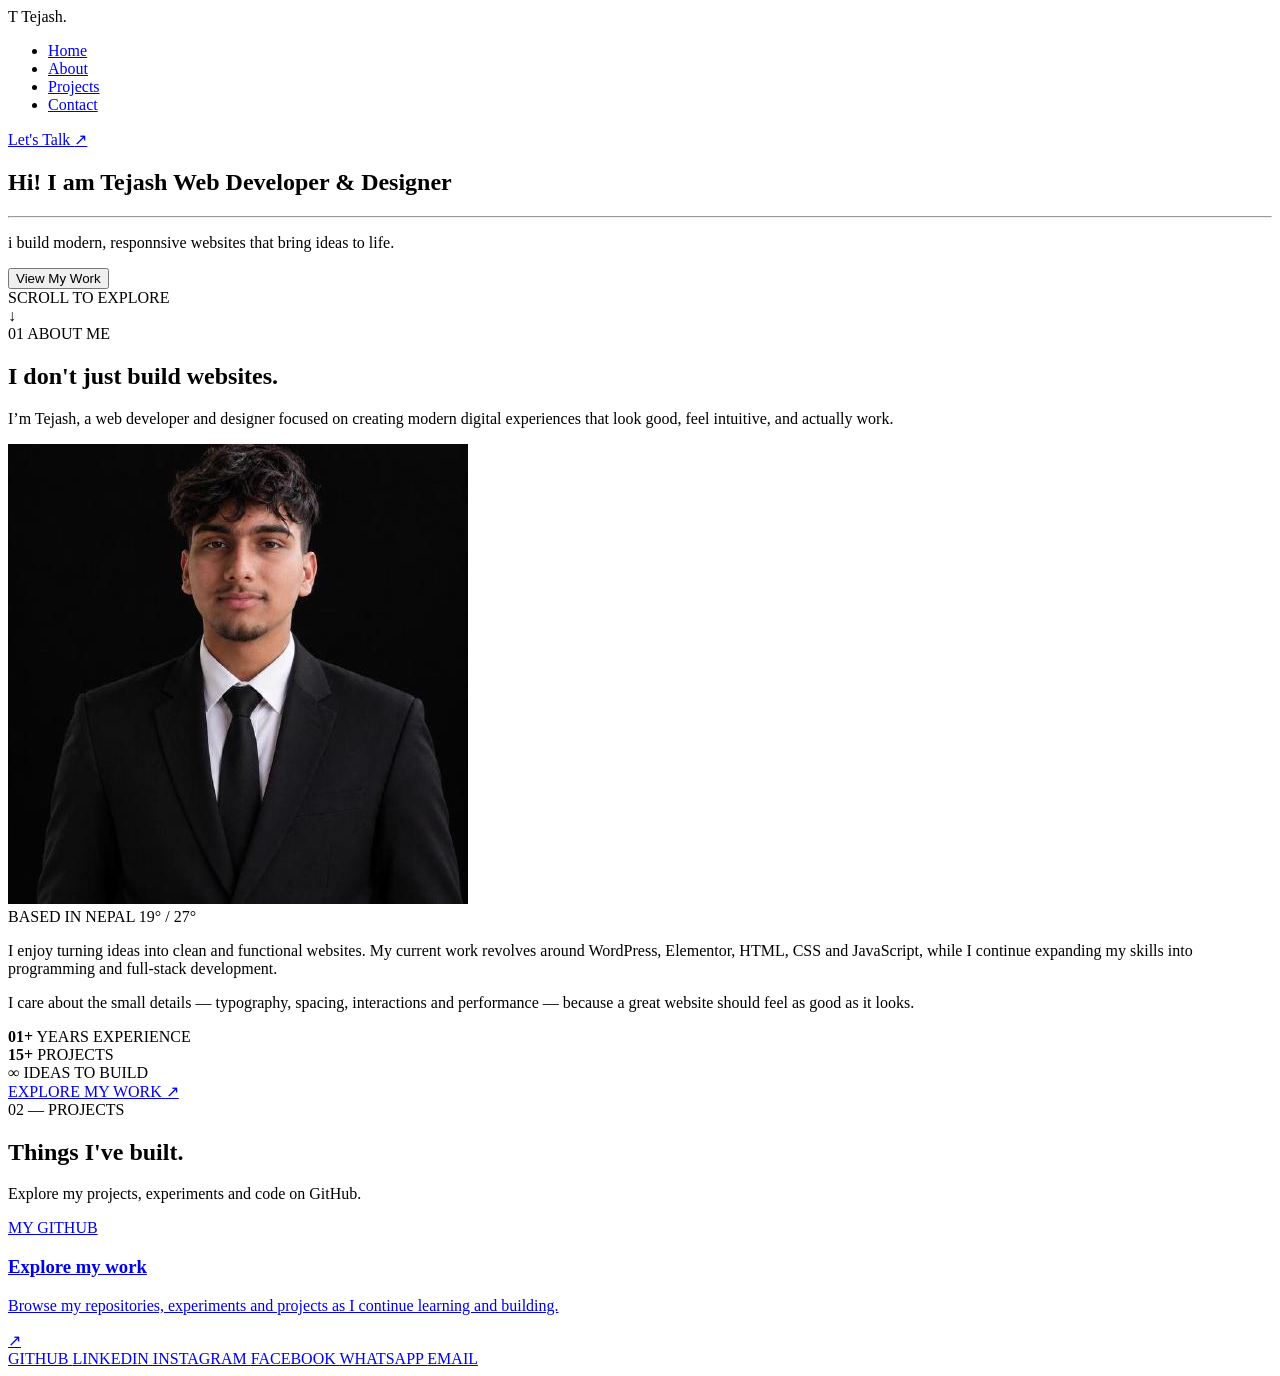
==== index.html @ eeef345d "Rename index.htm to index.html" ====
<!DOCTYPE html>
<html lang="en">
<head>
    <meta charset="UTF-8">
    <meta name="viewport" content="width=device-width, initial-scale=1.0">
    <link rel="stylesheet" href="style.css">
    <title>Portfolio Website</title>
</head>
<body>
    
    <div class="container">
        <nav>
    <div class="logo">
        <span>T</span>
        Tejash.
    </div>

    <div class="nav-elements">
        <ul>
            <li><a href="#home" class="active">Home</a></li>
            <li><a href="#about">About</a></li>
            <li><a href="#projects">Projects</a></li>
            <li><a href="#contact">Contact</a></li>
        </ul>
    </div>

    <a href="#contact" class="nav-button">
        Let's Talk
        <span>↗</span>
    </a>
</nav>
        <div class="hero-section">
         
            <h2>Hi! I am Tejash <span>Web Developer & Designer</span> </h2>
             <hr>
             <p>
                i build modern, responnsive websites that bring ideas to life.
             </p>
             <button> View My Work </button>
             <div class="scroll-explore">
    <span>SCROLL TO EXPLORE</span>

    <div class="scroll-line">
        <span></span>
    </div>

    <div class="scroll-arrow">
        ↓
    </div>
</div>
        </div>
        <!-- =========================================================
     ABOUT SECTION
========================================================= -->

<section class="about-section" id="about">

    <div class="about-top">

        <div class="about-label">
            <span>01</span>
            <span>ABOUT ME</span>
        </div>

        <div class="about-intro">
            <h2>
                I don't just build
                <span>websites.</span>
            </h2>

            <p>
                I’m Tejash, a web developer and designer focused on
                creating modern digital experiences that look good,
                feel intuitive, and actually work.
            </p>
        </div>

    </div>


    <div class="about-content">

        <!-- LEFT -->
        <div class="about-image-card">

            <div class="about-image-placeholder">
                <img src="Tejash_Adhikari.jpg" alt="">
            </div>

            <div class="about-image-footer">
                <span>BASED IN NEPAL</span>
                <span>19° / 27°</span>
            </div>

        </div>


        <!-- RIGHT -->
        <div class="about-details">

            <p class="about-description">
                I enjoy turning ideas into clean and functional
                websites. My current work revolves around WordPress,
                Elementor, HTML, CSS and JavaScript, while I continue
                expanding my skills into programming and full-stack
                development.
            </p>

            <p class="about-description">
                I care about the small details — typography, spacing,
                interactions and performance — because a great website
                should feel as good as it looks.
            </p>


            <div class="about-stats">

                <div class="about-stat">
                    <strong>01+</strong>
                    <span>YEARS EXPERIENCE</span>
                </div>

                <div class="about-stat">
                    <strong>15+</strong>
                    <span>PROJECTS</span>
                </div>

                <div class="about-stat">
                    <strong>∞</strong>
                    <span>IDEAS TO BUILD</span>
                </div>

            </div>


            <a href="#projects" class="about-link">
                <span>EXPLORE MY WORK</span>
                <span class="about-link-arrow">↗</span>
            </a>

        </div>

    </div>

</section>
<section class="projects-section" id="projects">

    <div class="projects-heading">
        <span>02 — PROJECTS</span>

        <h2>
            Things I've
            <span>built.</span>
        </h2>

        <p>
            Explore my projects, experiments and code on GitHub.
        </p>
    </div>

    <a
        href="https://github.com/Tejash100"
        target="_blank"
        rel="noopener noreferrer"
        class="github-project"
    >
        <div>
            <span class="github-label">MY GITHUB</span>
            <h3>Explore my work</h3>
            <p>
                Browse my repositories, experiments and
                projects as I continue learning and building.
            </p>
        </div>

        <span class="github-arrow">↗</span>
    </a>

</section>
<div class="contact-socials">

    <a
        href="https://github.com/Tejash100"
        target="_blank"
        rel="noopener noreferrer"
    >
        GITHUB
    </a>

    <a
        href="https://www.linkedin.com/in/tejash-adhikari-5baa89410/"
        target="_blank"
        rel="noopener noreferrer"
    >
        LINKEDIN
    </a>

    <a
        href="https://www.instagram.com/adhikaritejash/"
        target="_blank"
        rel="noopener noreferrer"
    >
        INSTAGRAM
    </a>

    <a
        href="https://www.facebook.com/tejash.adhikari.56"
        target="_blank"
        rel="noopener noreferrer"
    >
        FACEBOOK
    </a>

    <a
        href="https://wa.me/9840033790"
        target="_blank"
        rel="noopener noreferrer"
    >
        WHATSAPP
    </a>

    <a href="mailto:tejashadzx@gmail.com">
        EMAIL
    </a>

</div>
    </div>
</body>
</html>
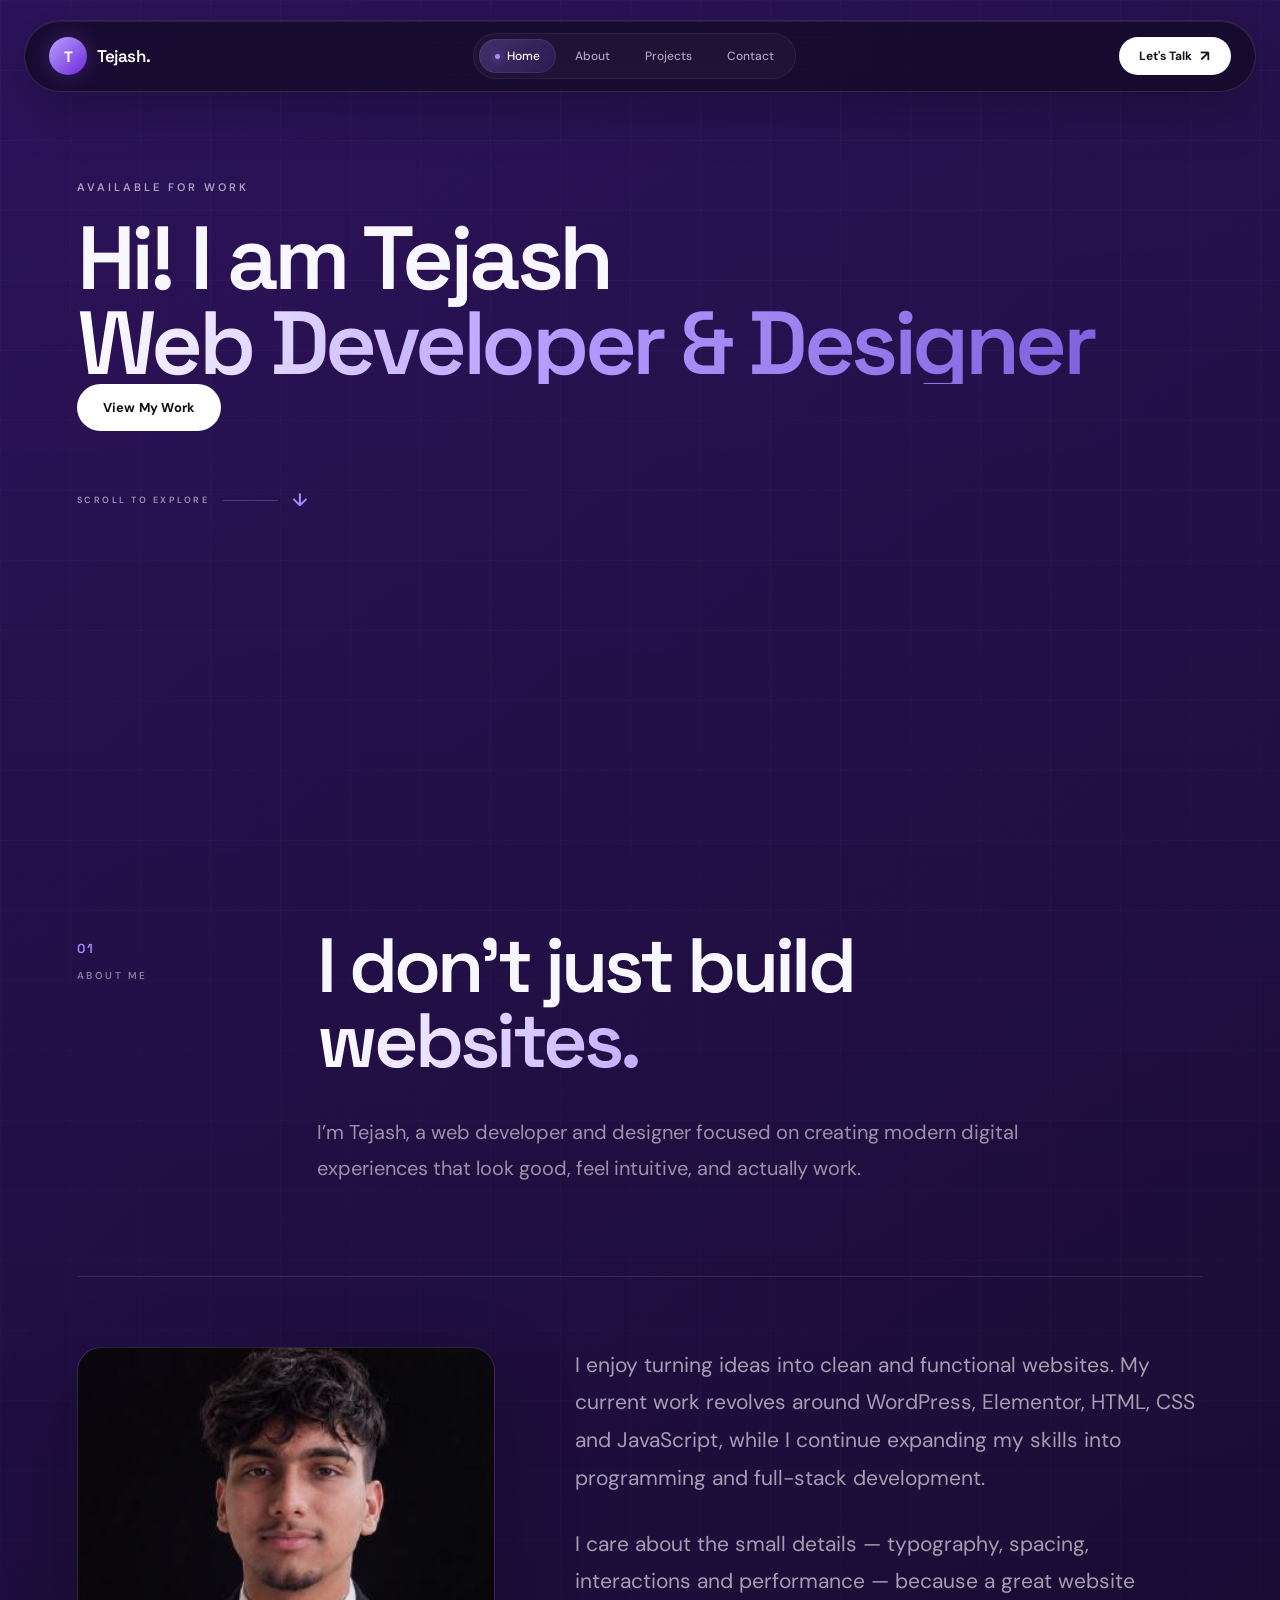
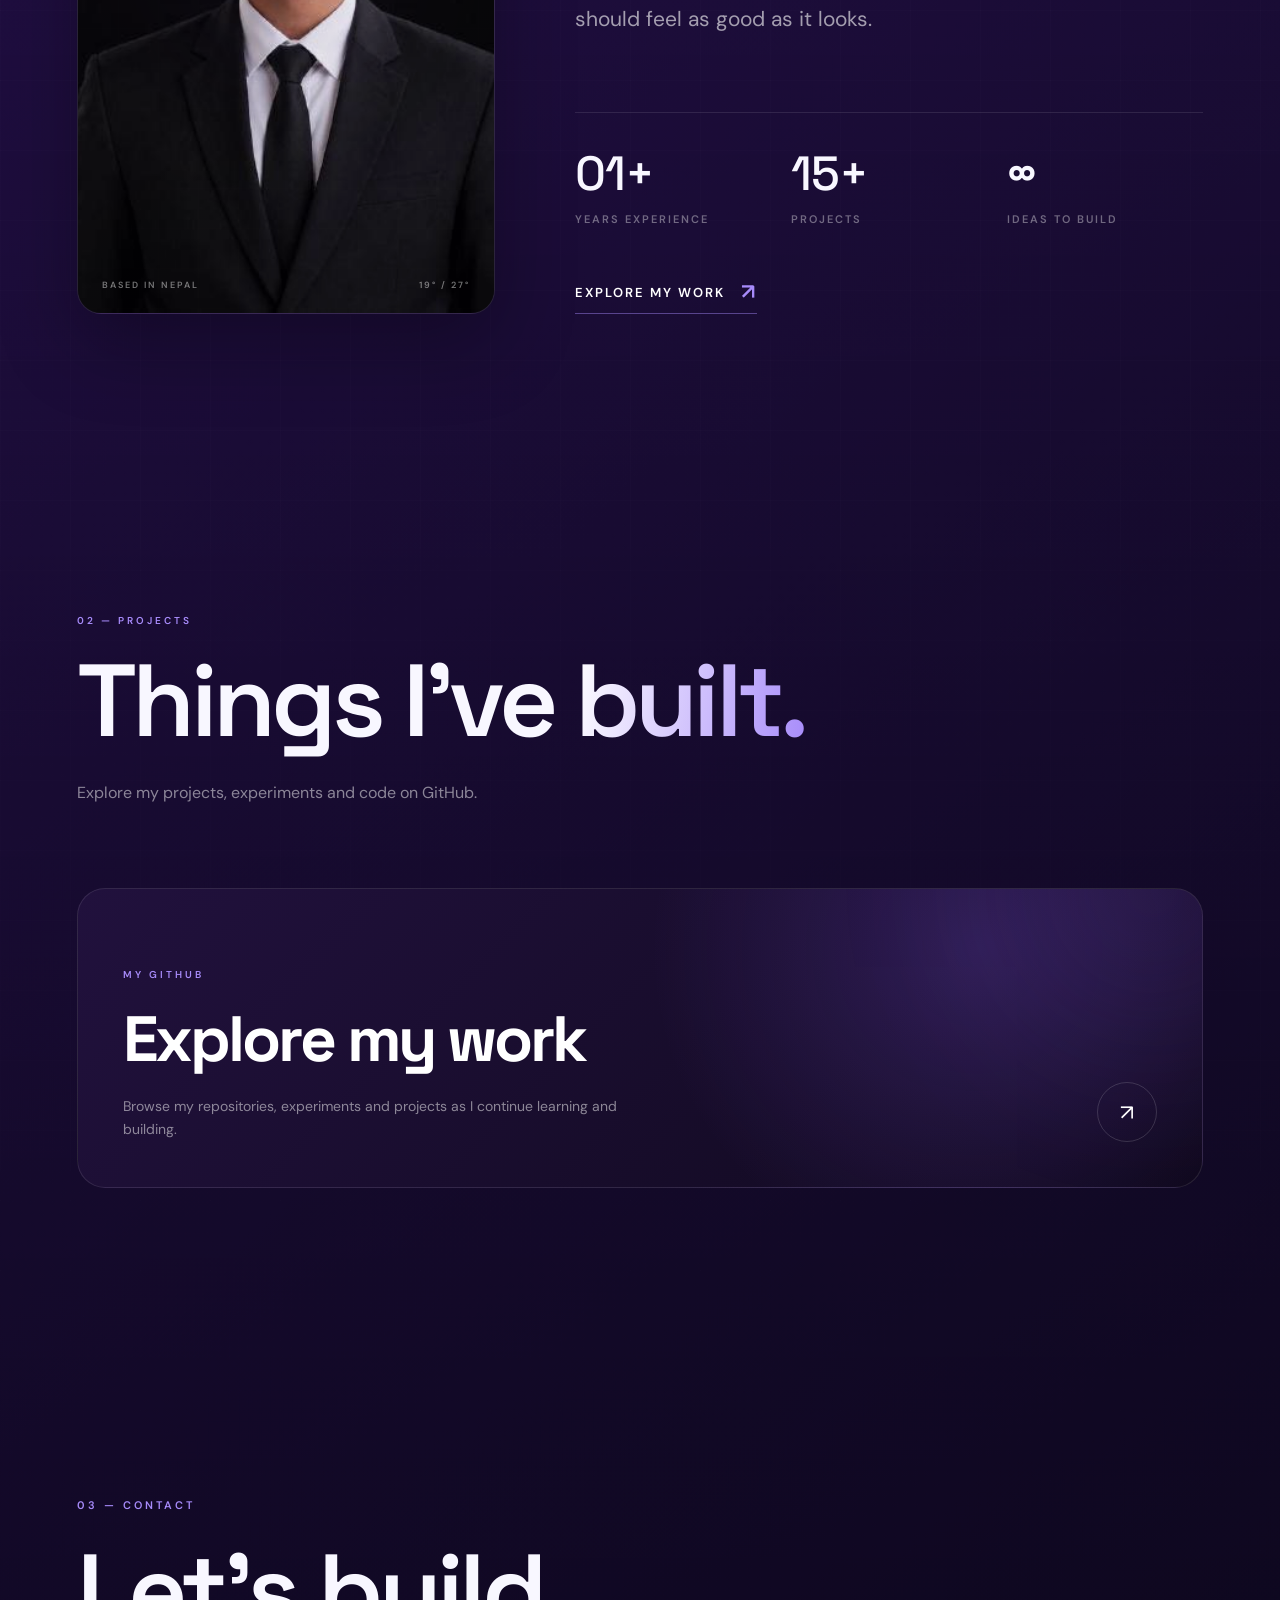
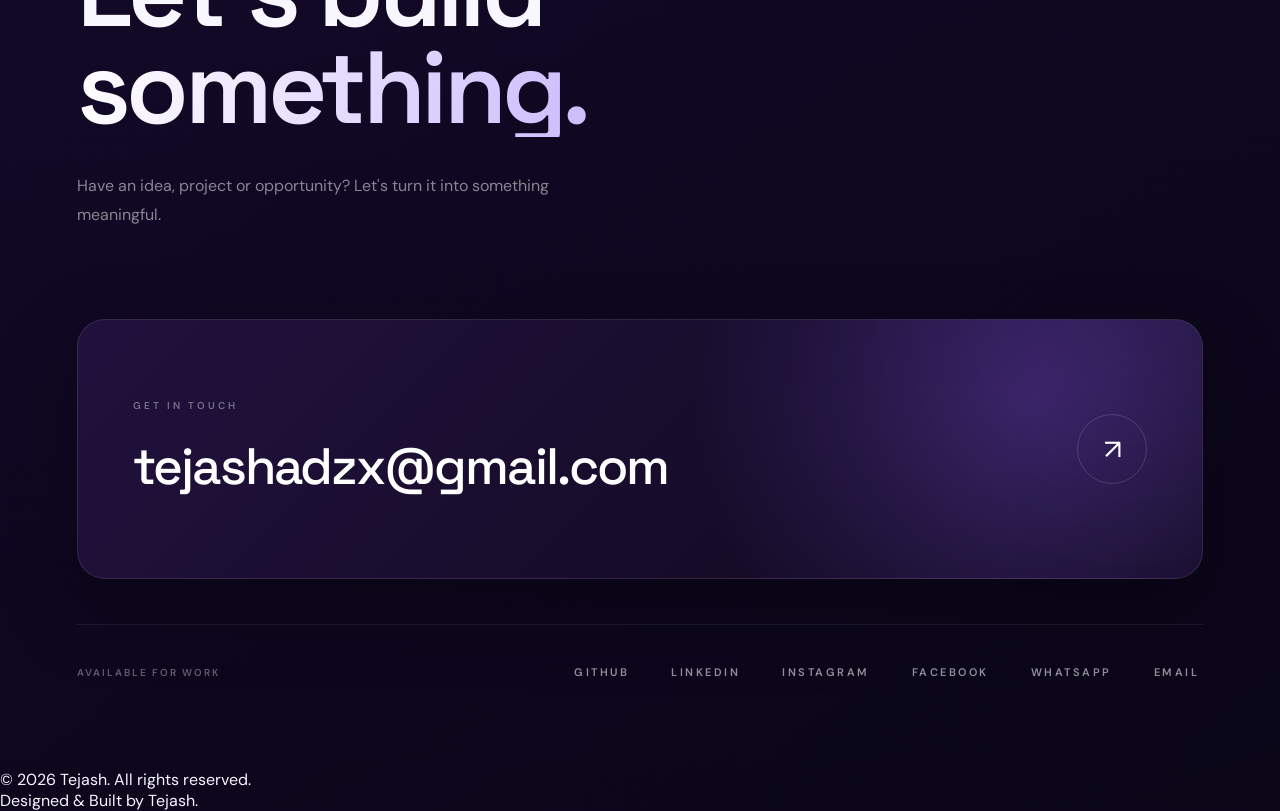
==== commit ddd04cd6: "Update index.html" ====
--- a/index.html
+++ b/index.html
@@ -31,12 +31,11 @@
 </nav>
         <div class="hero-section">
          
-            <h2>Hi! I am Tejash <span>Web Developer & Designer</span> </h2>
-             <hr>
-             <p>
-                i build modern, responnsive websites that bring ideas to life.
-             </p>
-             <button> View My Work </button>
+            <h1>
+    Hi! I am Tejash
+    <span>Web Developer & Designer</span>
+</h1>
+             <a href="#projects" class="hero-button">View My Work</a>
              <div class="scroll-explore">
     <span>SCROLL TO EXPLORE</span>
 
@@ -177,53 +176,95 @@
     </a>
 
 </section>
-<div class="contact-socials">
-
-    <a
-        href="https://github.com/Tejash100"
-        target="_blank"
-        rel="noopener noreferrer"
-    >
-        GITHUB
-    </a>
-
-    <a
-        href="https://www.linkedin.com/in/tejash-adhikari-5baa89410/"
-        target="_blank"
-        rel="noopener noreferrer"
-    >
-        LINKEDIN
-    </a>
-
-    <a
-        href="https://www.instagram.com/adhikaritejash/"
-        target="_blank"
-        rel="noopener noreferrer"
-    >
-        INSTAGRAM
-    </a>
-
-    <a
-        href="https://www.facebook.com/tejash.adhikari.56"
-        target="_blank"
-        rel="noopener noreferrer"
-    >
-        FACEBOOK
-    </a>
-
-    <a
-        href="https://wa.me/9840033790"
-        target="_blank"
-        rel="noopener noreferrer"
-    >
-        WHATSAPP
-    </a>
-
-    <a href="mailto:tejashadzx@gmail.com">
-        EMAIL
-    </a>
-
-</div>
+<section class="contact-section" id="contact">
+
+    <div class="contact-heading">
+        <span class="contact-label">03 — CONTACT</span>
+
+        <h2>
+            Let's build
+            <span>something.</span>
+        </h2>
+
+        <p>
+            Have an idea, project or opportunity?
+            Let's turn it into something meaningful.
+        </p>
+    </div>
+
+    <div class="contact-card">
+
+        <div class="contact-card-content">
+            <span class="contact-small">GET IN TOUCH</span>
+
+            <a href="mailto:tejashadzx@gmail.com" class="contact-email">
+                tejashadzx@gmail.com
+            </a>
+        </div>
+
+        <a href="mailto:tejashadzx@gmail.com" class="contact-arrow">
+            ↗
+        </a>
+
+    </div>
+
+    <div class="contact-bottom">
+
+        <span class="availability">
+            AVAILABLE FOR WORK
+        </span>
+
+        <div class="contact-socials">
+
+            <a href="https://github.com/Tejash100"
+               target="_blank"
+               rel="noopener noreferrer">
+                GITHUB
+            </a>
+
+            <a href="https://www.linkedin.com/in/tejash-adhikari-5baa89410/"
+               target="_blank"
+               rel="noopener noreferrer">
+                LINKEDIN
+            </a>
+
+            <a href="https://www.instagram.com/adhikaritejash/"
+               target="_blank"
+               rel="noopener noreferrer">
+                INSTAGRAM
+            </a>
+
+            <a href="https://www.facebook.com/tejash.adhikari.56"
+               target="_blank"
+               rel="noopener noreferrer">
+                FACEBOOK
+            </a>
+
+            <a href="https://wa.me/9840033790"
+               target="_blank"
+               rel="noopener noreferrer">
+                WHATSAPP
+            </a>
+
+            <a href="mailto:tejashadzx@gmail.com">
+                EMAIL
+            </a>
+
+        </div>
+
+    </div>
+
+</section>
+
+<footer class="site-footer">
+    <div class="footer-left">
+        © 2026 Tejash. All rights reserved.
+    </div>
+
+    <div class="footer-right">
+        Designed & Built by Tejash.
+    </div>
+</footer>
     </div>
 </body>
 </html>
--- a/style.css
+++ b/style.css
@@ -0,0 +1,1842 @@
+@import url('https://fonts.googleapis.com/css2?family=DM+Sans:wght@400;500;600;700&family=Space+Grotesk:wght@400;500;600;700&display=swap');
+
+/* =========================================================
+   ROOT
+========================================================= */
+
+:root {
+    --bg: #080512;
+    --bg-dark: #10051f;
+
+    --text: #f7f5ff;
+    --muted: #aaa3b7;
+
+    --line: rgba(255, 255, 255, 0.10);
+
+    --purple: #a78bfa;
+    --purple-dark: #6d28d9;
+
+    --green: #7dd3a7;
+
+    /* one side-padding value shared by EVERY section,
+       so all left edges line up. Overridden per breakpoint. */
+    --gutter: clamp(40px, 6vw, 100px);
+}
+
+/* =========================================================
+   RESET / GLOBAL
+========================================================= */
+
+* {
+    margin: 0;
+    padding: 0;
+    box-sizing: border-box;
+}
+
+html {
+    scroll-behavior: smooth;
+    width: 100%;
+
+    -webkit-text-size-adjust: 100%;
+    text-size-adjust: 100%;
+}
+
+body {
+    width: 100%;
+    min-width: 320px;
+    margin: 0;
+
+    font-family: "DM Sans", sans-serif;
+
+    background: var(--bg);
+    color: var(--text);
+
+    overflow-x: hidden;
+}
+
+button,
+a {
+    -webkit-tap-highlight-color: transparent;
+}
+
+/* =========================================================
+   MAIN CONTAINER
+========================================================= */
+
+.container {
+    width: 100%;
+    min-height: 100vh;
+
+    position: relative;
+    overflow: hidden;
+
+    background:
+        linear-gradient(
+            rgba(18, 10, 38, 0.70),
+            rgba(8, 5, 20, 0.86)
+        ),
+        linear-gradient(
+            135deg,
+            #6d28d9 0%,
+            #4c1d95 42%,
+            #160b2e 100%
+        );
+}
+
+/* subtle grid */
+
+.container::before {
+    content: "";
+
+    position: absolute;
+    inset: 0;
+
+    background-image:
+        linear-gradient(
+            rgba(255, 255, 255, 0.025) 1px,
+            transparent 1px
+        ),
+        linear-gradient(
+            90deg,
+            rgba(255, 255, 255, 0.025) 1px,
+            transparent 1px
+        );
+
+    background-size: 70px 70px;
+
+    mask-image: linear-gradient(
+        to bottom,
+        black,
+        transparent 92%
+    );
+
+    pointer-events: none;
+    z-index: 0;
+}
+
+/* every section sits above the grid overlay */
+
+.hero-section,
+.about-section,
+.projects-section,
+.contact-section {
+    position: relative;
+    z-index: 2;
+}
+
+/* =========================================================
+   NAVBAR
+========================================================= */
+
+.container > nav {
+    position: fixed;
+
+    top: 20px;
+    left: 50%;
+    transform: translateX(-50%);
+
+    /* side gap so the pill never touches the screen edges */
+    width: calc(100% - 48px);
+    max-width: 1540px;
+    height: 72px;
+
+    display: flex;
+    align-items: center;
+    justify-content: space-between;
+
+    padding: 0 24px;
+
+    background: rgba(17, 9, 34, 0.72);
+
+    border: 1px solid rgba(255, 255, 255, 0.12);
+    border-radius: 999px;
+
+    backdrop-filter: blur(24px);
+    -webkit-backdrop-filter: blur(24px);
+
+    box-shadow:
+        0 18px 50px rgba(0, 0, 0, 0.25),
+        inset 0 1px 0 rgba(255, 255, 255, 0.08);
+
+    z-index: 1000;
+}
+
+/* ---------- logo ---------- */
+
+.logo {
+    display: flex;
+    align-items: center;
+    gap: 10px;
+    flex-shrink: 0;
+
+    color: #ffffff;
+    text-decoration: none;
+
+    font-family: "Space Grotesk", sans-serif;
+    font-size: 17px;
+    font-weight: 600;
+
+    letter-spacing: -0.4px;
+    white-space: nowrap;
+    cursor: pointer;
+}
+
+.logo span {
+    width: 38px;
+    height: 38px;
+
+    display: flex;
+    align-items: center;
+    justify-content: center;
+    flex-shrink: 0;
+
+    border-radius: 50%;
+
+    background:
+        linear-gradient(
+            135deg,
+            #b9a0ff,
+            #6d28d9
+        );
+
+    color: #ffffff;
+
+    font-family: "Space Grotesk", sans-serif;
+    font-size: 15px;
+    font-weight: 700;
+
+    box-shadow: 0 0 25px rgba(139, 92, 246, 0.30);
+
+    transition:
+        transform 0.35s ease,
+        box-shadow 0.35s ease;
+}
+
+.logo:hover span {
+    transform: scale(1.08) rotate(-7deg);
+    box-shadow: 0 0 35px rgba(167, 139, 250, 0.55);
+}
+
+/* ---------- center links ---------- */
+
+.nav-elements {
+    display: flex;
+    align-items: center;
+    white-space: nowrap;
+}
+
+.nav-elements ul {
+    display: flex;
+    align-items: center;
+    gap: 3px;
+
+    margin: 0;
+    padding: 5px;
+
+    list-style: none;
+
+    background: rgba(255, 255, 255, 0.035);
+    border: 1px solid rgba(255, 255, 255, 0.06);
+    border-radius: 999px;
+}
+
+.nav-elements a {
+    display: flex;
+    align-items: center;
+    justify-content: center;
+
+    padding: 9px 16px;
+
+    color: #aaa3b7;
+    text-decoration: none;
+
+    font-size: 12px;
+    font-weight: 500;
+
+    border-radius: 999px;
+    white-space: nowrap;
+
+    transition:
+        color 0.25s ease,
+        background 0.25s ease,
+        transform 0.25s ease;
+}
+
+.nav-elements a:hover {
+    color: #ffffff;
+    background: rgba(255, 255, 255, 0.07);
+    transform: translateY(-1px);
+}
+
+.nav-elements a.active {
+    color: #ffffff;
+
+    background:
+        linear-gradient(
+            135deg,
+            rgba(167, 139, 250, 0.25),
+            rgba(124, 58, 237, 0.15)
+        );
+
+    box-shadow: inset 0 0 0 1px rgba(167, 139, 250, 0.12);
+}
+
+.nav-elements a.active::before {
+    content: "";
+
+    width: 5px;
+    height: 5px;
+    margin-right: 7px;
+    flex-shrink: 0;
+
+    border-radius: 50%;
+    background: var(--purple);
+
+    box-shadow: 0 0 9px rgba(167, 139, 250, 0.8);
+}
+
+/* ---------- CTA ---------- */
+
+.nav-button {
+    display: flex;
+    align-items: center;
+    justify-content: center;
+    gap: 8px;
+
+    min-width: 112px;
+    flex-shrink: 0;
+
+    padding: 11px 17px;
+
+    border-radius: 999px;
+
+    background: #ffffff;
+    color: #17121f;
+
+    text-decoration: none;
+    font-size: 12px;
+    font-weight: 700;
+    white-space: nowrap;
+
+    transition:
+        transform 0.3s ease,
+        background 0.3s ease,
+        box-shadow 0.3s ease;
+}
+
+.nav-button span {
+    font-size: 15px;
+    line-height: 1;
+    transition: transform 0.3s ease;
+}
+
+.nav-button:hover {
+    background: #c4b5fd;
+    transform: translateY(-2px);
+    box-shadow: 0 10px 30px rgba(167, 139, 250, 0.28);
+}
+
+.nav-button:hover span {
+    transform: translate(2px, -2px);
+}
+
+/* =========================================================
+   HERO
+========================================================= */
+
+.hero-section {
+    width: 100%;
+    max-width: 1600px;
+
+    min-height: 780px; /* fallback */
+    min-height: min(calc(100svh - 112px), 900px); /* full screen, but capped so zooming out doesn't stretch it */
+
+    margin: 0 auto;
+
+    padding: 180px var(--gutter) 90px;
+
+    display: flex;
+    flex-direction: column;
+    justify-content: flex-start;
+    align-items: flex-start;
+
+    animation: heroReveal 1s ease both;
+}
+
+@keyframes heroReveal {
+    from {
+        opacity: 0;
+        transform: translateY(25px);
+    }
+    to {
+        opacity: 1;
+        transform: translateY(0);
+    }
+}
+
+.hero-section::before {
+    content: "AVAILABLE FOR WORK";
+    display: block;
+    margin-bottom: 24px;
+
+    color: rgba(255, 255, 255, 0.60);
+    font-size: 11px;
+    font-weight: 600;
+    letter-spacing: 3px;
+}
+
+/* ---------- heading ---------- */
+
+.hero-section h1 {
+    width: 100%;
+    max-width: 1100px;
+    margin: 0;
+
+    font-family: "Space Grotesk", sans-serif;
+    font-size: clamp(58px, 7vw, 125px);
+    line-height: 0.91;
+    font-weight: 600;
+    letter-spacing: clamp(-6px, -0.35vw, -3px);
+
+    color: #f8f7ff;
+
+    animation: titleReveal 1s cubic-bezier(.2, .7, .2, 1) both;
+}
+
+@keyframes titleReveal {
+    from {
+        opacity: 0;
+        transform: translateY(45px);
+    }
+    to {
+        opacity: 1;
+        transform: translateY(0);
+    }
+}
+
+.hero-section h1 span {
+    display: block;
+    margin-top: 3px;
+    color: transparent;
+
+    background:
+        linear-gradient(
+            100deg,
+            #ffffff 0%,
+            #b69cff 43%,
+            #7658d8 100%
+        );
+
+    -webkit-background-clip: text;
+    background-clip: text;
+}
+
+/* ---------- divider ---------- */
+
+.hero-section hr {
+    width: min(100%, 1050px);
+    height: 1px;
+    margin: 42px 0 24px;
+    border: none;
+    background: rgba(255, 255, 255, 0.10);
+}
+
+/* ---------- description ---------- */
+
+.hero-section p {
+    max-width: 560px;
+    margin: 0 0 30px;
+
+    color: rgba(255, 255, 255, 0.65);
+    font-size: 16px;
+    line-height: 1.8;
+
+    animation: paragraphReveal 1.3s ease both;
+}
+
+@keyframes paragraphReveal {
+    from {
+        opacity: 0;
+        transform: translateY(12px);
+    }
+    to {
+        opacity: 1;
+        transform: translateY(0);
+    }
+}
+
+/* ---------- hero button (a link that scrolls to Projects) ---------- */
+
+.hero-button {
+    position: relative;
+
+    display: inline-block;
+    padding: 14px 25px;
+
+    border: 1px solid rgba(255, 255, 255, 0.15);
+    border-radius: 999px;
+
+    background: #ffffff;
+    color: #100c16;
+
+    font-family: "DM Sans", sans-serif;
+    font-size: 13px;
+    font-weight: 700;
+    letter-spacing: 0.2px;
+    text-decoration: none;
+
+    cursor: pointer;
+    overflow: hidden;
+    isolation: isolate;
+
+    transition:
+        transform 0.3s ease,
+        box-shadow 0.3s ease;
+}
+
+.hero-button::before {
+    content: "";
+    position: absolute;
+    inset: 0;
+
+    background:
+        linear-gradient(
+            100deg,
+            #ffffff,
+            #c4b5fd
+        );
+
+    transform: translateX(-100%);
+    transition: transform 0.4s ease;
+    z-index: -1;
+}
+
+.hero-button:hover::before {
+    transform: translateX(0);
+}
+
+.hero-button:hover {
+    transform: translateY(-3px);
+    box-shadow: 0 15px 40px rgba(167, 139, 250, 0.25);
+}
+
+/* ---------- scroll to explore ---------- */
+
+.scroll-explore {
+    display: flex;
+    align-items: center;
+    gap: 14px;
+
+    margin-top: 60px;
+
+    color: rgba(255, 255, 255, 0.55);
+    font-size: 9px;
+    font-weight: 600;
+    letter-spacing: 2.5px;
+    white-space: nowrap;
+
+    animation: scrollReveal 1.2s ease both;
+}
+
+.scroll-explore > span {
+    display: block;
+}
+
+.scroll-line {
+    width: 55px;
+    height: 1px;
+    position: relative;
+    overflow: hidden;
+    background: rgba(255, 255, 255, 0.18);
+}
+
+.scroll-line span {
+    position: absolute;
+    top: 0;
+    left: -50%;
+
+    width: 45%;
+    height: 100%;
+
+    background: var(--purple);
+    box-shadow: 0 0 10px rgba(167, 139, 250, 0.7);
+
+    animation: scrollLine 2s ease-in-out infinite;
+}
+
+.scroll-arrow {
+    color: var(--purple);
+    font-size: 18px;
+    line-height: 1;
+
+    animation: scrollArrow 1.8s ease-in-out infinite;
+}
+
+@keyframes scrollLine {
+    0% { left: -50%; }
+    100% { left: 110%; }
+}
+
+@keyframes scrollArrow {
+    0%, 100% {
+        transform: translateX(0);
+        opacity: 0.6;
+    }
+    50% {
+        transform: translateX(5px);
+        opacity: 1;
+    }
+}
+
+@keyframes scrollReveal {
+    from {
+        opacity: 0;
+        transform: translateY(10px);
+    }
+    to {
+        opacity: 1;
+        transform: translateY(0);
+    }
+}
+
+/* =========================================================
+   ABOUT SECTION
+========================================================= */
+
+.about-section {
+    width: 100%;
+    max-width: 1600px;
+
+    margin: 0 auto;
+
+    padding: 140px var(--gutter) 160px;
+}
+
+/* ---------- top area ---------- */
+
+.about-top {
+    display: grid;
+    grid-template-columns: 180px minmax(0, 1fr);
+    gap: 60px;
+
+    padding-bottom: 90px;
+
+    border-bottom: 1px solid rgba(255, 255, 255, 0.10);
+}
+
+.about-label {
+    display: flex;
+    flex-direction: column;
+    gap: 12px;
+
+    padding-top: 12px;
+
+    color: rgba(255, 255, 255, 0.45);
+
+    font-size: 10px;
+    font-weight: 600;
+    letter-spacing: 2.5px;
+}
+
+.about-label span:first-child {
+    color: #a78bfa;
+
+    font-family: "Space Grotesk", sans-serif;
+    font-size: 13px;
+}
+
+.about-intro {
+    max-width: 950px;
+}
+
+.about-intro h2 {
+    margin: 0;
+
+    color: #f8f7ff;
+
+    font-family: "Space Grotesk", sans-serif;
+    font-size: clamp(48px, 6vw, 92px);
+    line-height: 0.98;
+    font-weight: 600;
+    letter-spacing: clamp(-4px, -0.3vw, -2px);
+}
+
+.about-intro h2 span {
+    display: block;
+
+    color: transparent;
+
+    background:
+        linear-gradient(
+            100deg,
+            #ffffff 0%,
+            #b69cff 45%,
+            #7658d8 100%
+        );
+
+    -webkit-background-clip: text;
+    background-clip: text;
+}
+
+.about-intro p {
+    max-width: 720px;
+    margin-top: 35px;
+
+    color: rgba(255, 255, 255, 0.55);
+
+    font-size: 20px;
+    line-height: 1.8;
+}
+
+/* ---------- content: image matches text height ---------- */
+
+.about-content {
+    display: grid;
+    grid-template-columns: 0.8fr 1.2fr;
+    gap: 80px;
+
+    align-items: stretch;
+    margin-top: 70px;
+}
+
+.about-image-card {
+    position: relative;
+
+    width: 100%;
+    height: auto;
+    min-height: 460px;
+
+    overflow: hidden;
+
+    border: 1px solid rgba(255, 255, 255, 0.10);
+    border-radius: 24px;
+
+    background:
+        radial-gradient(
+            circle at 50% 35%,
+            rgba(167, 139, 250, 0.28),
+            transparent 38%
+        ),
+        linear-gradient(145deg, #28134b, #10091f 70%);
+
+    box-shadow: 0 30px 80px rgba(0, 0, 0, 0.28);
+}
+
+.about-image-card::before {
+    content: "";
+
+    position: absolute;
+    inset: 0;
+
+    background-image:
+        linear-gradient(
+            rgba(255, 255, 255, 0.035) 1px,
+            transparent 1px
+        ),
+        linear-gradient(
+            90deg,
+            rgba(255, 255, 255, 0.035) 1px,
+            transparent 1px
+        );
+
+    background-size: 40px 40px;
+
+    opacity: 0.7;
+}
+
+.about-image-card::after {
+    content: "";
+
+    position: absolute;
+
+    width: 220px;
+    height: 220px;
+
+    left: 50%;
+    top: 42%;
+
+    transform: translate(-50%, -50%);
+
+    border-radius: 50%;
+
+    background: rgba(139, 92, 246, 0.20);
+
+    filter: blur(60px);
+}
+
+.about-image-placeholder {
+    position: absolute;
+    inset: 0;
+
+    display: flex;
+    align-items: center;
+    justify-content: center;
+
+    z-index: 2;
+}
+
+.about-image-placeholder img {
+    width: 100%;
+    height: 100%;
+
+    display: block;
+
+    object-fit: cover;
+    object-position: center top;
+
+    border-radius: inherit;
+
+    opacity: 0.9;
+}
+
+.about-image-footer {
+    position: absolute;
+
+    left: 24px;
+    right: 24px;
+    bottom: 22px;
+
+    display: flex;
+    align-items: center;
+    justify-content: space-between;
+
+    z-index: 5;
+
+    color: rgba(255, 255, 255, 0.45);
+
+    font-size: 9px;
+    font-weight: 600;
+    letter-spacing: 2px;
+}
+
+/* ---------- details ---------- */
+
+.about-details {
+    display: flex;
+    flex-direction: column;
+    justify-content: center;
+}
+
+.about-description {
+    max-width: 700px;
+    margin-bottom: 28px;
+
+    color: rgba(255, 255, 255, 0.60);
+
+    font-size: 21px;
+    line-height: 1.8;
+}
+
+.about-stats {
+    display: grid;
+    grid-template-columns: repeat(3, 1fr);
+    gap: 20px;
+
+    margin-top: 45px;
+    padding-top: 30px;
+
+    border-top: 1px solid rgba(255, 255, 255, 0.10);
+}
+
+.about-stat {
+    display: flex;
+    flex-direction: column;
+    gap: 8px;
+}
+
+.about-stat strong {
+    color: #f8f7ff;
+
+    font-family: "Space Grotesk", sans-serif;
+    font-size: 48px;
+    font-weight: 500;
+    letter-spacing: -1px;
+}
+
+.about-stat span {
+    color: rgba(255, 255, 255, 0.38);
+
+    font-size: 11px;
+    font-weight: 600;
+    letter-spacing: 2px;
+}
+
+.about-link {
+    display: inline-flex;
+    align-items: center;
+    gap: 16px;
+
+    width: fit-content;
+
+    margin-top: 55px;
+    padding-bottom: 10px;
+
+    border-bottom: 1px solid rgba(167, 139, 250, 0.45);
+
+    color: #ffffff;
+    text-decoration: none;
+
+    font-size: 13px;
+    font-weight: 600;
+    letter-spacing: 2px;
+
+    transition:
+        color 0.3s ease,
+        border-color 0.3s ease,
+        gap 0.3s ease;
+}
+
+.about-link-arrow {
+    color: #a78bfa;
+
+    font-size: 22px;
+    line-height: 1;
+}
+
+.about-link:hover {
+    gap: 22px;
+
+    color: #c4b5fd;
+
+    border-color: #a78bfa;
+}
+
+/* =========================================================
+   PROJECTS
+========================================================= */
+
+.projects-section {
+    width: 100%;
+    max-width: 1600px;
+
+    margin: 0 auto;
+
+    padding: 140px var(--gutter) 160px;
+}
+
+.projects-heading {
+    max-width: 900px;
+}
+
+.projects-heading > span {
+    display: block;
+
+    margin-bottom: 25px;
+
+    color: #a78bfa;
+
+    font-size: 10px;
+    font-weight: 600;
+    letter-spacing: 3px;
+}
+
+.projects-heading h2 {
+    margin: 0;
+
+    color: #f8f7ff;
+
+    font-family: "Space Grotesk", sans-serif;
+    font-size: clamp(55px, 8vw, 110px);
+    font-weight: 600;
+    line-height: 0.95;
+    letter-spacing: -0.045em;
+}
+
+.projects-heading h2 span {
+    color: transparent;
+
+    background:
+        linear-gradient(
+            100deg,
+            #ffffff,
+            #a78bfa
+        );
+
+    -webkit-background-clip: text;
+    background-clip: text;
+}
+
+.projects-heading p {
+    max-width: 500px;
+
+    margin-top: 30px;
+
+    color: rgba(255, 255, 255, 0.5);
+
+    font-size: 16px;
+    line-height: 1.8;
+}
+
+/* ---------- github card ---------- */
+
+.github-project {
+    position: relative;
+
+    display: flex;
+    align-items: flex-end;
+    justify-content: space-between;
+    gap: 24px;
+
+    min-height: 300px;
+
+    margin-top: 80px;
+
+    padding: 45px;
+
+    overflow: hidden;
+
+    border: 1px solid rgba(255, 255, 255, 0.10);
+    border-radius: 28px;
+
+    background:
+        radial-gradient(
+            circle at 80% 20%,
+            rgba(139, 92, 246, 0.22),
+            transparent 35%
+        ),
+        linear-gradient(
+            135deg,
+            #21113d,
+            #10091d
+        );
+
+    text-decoration: none;
+
+    transition:
+        transform 0.4s ease,
+        border-color 0.4s ease;
+}
+
+.github-project > :first-child {
+    min-width: 0;
+}
+
+.github-project::before {
+    content: "";
+
+    position: absolute;
+
+    width: 300px;
+    height: 300px;
+
+    right: -100px;
+    top: -150px;
+
+    border-radius: 50%;
+
+    background: #8b5cf6;
+
+    filter: blur(100px);
+
+    opacity: 0.12;
+
+    transition: opacity 0.4s ease;
+}
+
+.github-project:hover {
+    transform: translateY(-6px);
+
+    border-color: rgba(167, 139, 250, 0.4);
+}
+
+.github-project:hover::before {
+    opacity: 0.25;
+}
+
+.github-label {
+    position: relative;
+
+    color: #a78bfa;
+
+    font-size: 10px;
+    font-weight: 600;
+    letter-spacing: 3px;
+}
+
+.github-project h3 {
+    position: relative;
+
+    margin: 15px 0;
+
+    color: #fff;
+
+    font-family: "Space Grotesk", sans-serif;
+    font-size: clamp(35px, 5vw, 65px);
+    letter-spacing: -0.045em;
+}
+
+.github-project p {
+    position: relative;
+
+    max-width: 500px;
+
+    margin: 0;
+
+    color: rgba(255, 255, 255, 0.5);
+
+    font-size: 14px;
+    line-height: 1.7;
+}
+
+.github-arrow {
+    position: relative;
+
+    display: flex;
+    align-items: center;
+    justify-content: center;
+
+    width: 60px;
+    height: 60px;
+
+    flex-shrink: 0;
+
+    border: 1px solid rgba(255, 255, 255, 0.15);
+    border-radius: 50%;
+
+    color: #fff;
+
+    font-size: 22px;
+
+    transition:
+        transform 0.4s ease,
+        background 0.4s ease;
+}
+
+.github-project:hover .github-arrow {
+    transform: translate(5px, -5px);
+
+    background: #8b5cf6;
+}
+
+/* =========================================================
+   CONTACT SECTION
+   (the three duplicate contact blocks merged into this one)
+========================================================= */
+
+.contact-section {
+    width: 100%;
+    max-width: 1600px;
+
+    margin: 0 auto;
+
+    padding: 150px var(--gutter) 80px;
+}
+
+.contact-heading {
+    max-width: 900px;
+}
+
+.contact-label {
+    display: block;
+
+    margin-bottom: 30px;
+
+    color: #a78bfa;
+
+    font-size: 11px;
+    font-weight: 600;
+    letter-spacing: 3px;
+    text-transform: uppercase;
+}
+
+.contact-heading h2 {
+    margin: 0;
+
+    color: #f8f7ff;
+
+    font-family: "Space Grotesk", sans-serif;
+    font-size: clamp(55px, 8vw, 110px);
+    font-weight: 600;
+    line-height: 0.95;
+    letter-spacing: -0.045em;
+}
+
+.contact-heading h2 span {
+    display: block;
+
+    color: transparent;
+
+    background:
+        linear-gradient(
+            100deg,
+            #ffffff,
+            #a78bfa
+        );
+
+    -webkit-background-clip: text;
+    background-clip: text;
+}
+
+.contact-heading p {
+    max-width: 500px;
+
+    margin-top: 35px;
+
+    color: rgba(255, 255, 255, 0.5);
+
+    font-size: 16px;
+    line-height: 1.8;
+}
+
+/* ---------- card ---------- */
+
+.contact-card {
+    position: relative;
+
+    display: flex;
+    align-items: center;
+    justify-content: space-between;
+    gap: 24px;
+
+    min-height: 260px;
+
+    margin-top: 90px;
+    padding: 55px;
+
+    overflow: hidden;
+
+    border: 1px solid rgba(255, 255, 255, 0.10);
+    border-radius: 28px;
+
+    background:
+        radial-gradient(
+            circle at 85% 30%,
+            rgba(139, 92, 246, 0.28),
+            transparent 35%
+        ),
+        linear-gradient(
+            135deg,
+            #21113d,
+            #10091d
+        );
+
+    box-shadow: 0 30px 80px rgba(0, 0, 0, 0.30);
+
+    transition:
+        transform 0.4s ease,
+        border-color 0.4s ease;
+}
+
+.contact-card::before {
+    content: "";
+
+    position: absolute;
+
+    width: 350px;
+    height: 350px;
+
+    right: -100px;
+    top: -180px;
+
+    border-radius: 50%;
+
+    background: #8b5cf6;
+
+    filter: blur(110px);
+
+    opacity: 0.12;
+
+    transition: opacity 0.4s ease;
+}
+
+.contact-card:hover {
+    transform: translateY(-6px);
+
+    border-color: rgba(167, 139, 250, 0.35);
+}
+
+.contact-card:hover::before {
+    opacity: 0.25;
+}
+
+.contact-card-content {
+    position: relative;
+    z-index: 2;
+
+    display: flex;
+    flex-direction: column;
+    gap: 22px;
+
+    min-width: 0; /* lets the long email wrap instead of overflowing the card */
+}
+
+.contact-small {
+    color: rgba(255, 255, 255, 0.4);
+
+    font-size: 10px;
+    font-weight: 600;
+    letter-spacing: 3px;
+}
+
+.contact-email {
+    max-width: 100%;
+
+    color: #ffffff;
+
+    font-family: "Space Grotesk", sans-serif;
+    font-size: clamp(25px, 4vw, 55px);
+    font-weight: 500;
+    letter-spacing: -0.04em;
+
+    text-decoration: none;
+    overflow-wrap: anywhere;
+
+    transition: color 0.3s ease;
+}
+
+.contact-email:hover {
+    color: #c4b5fd;
+}
+
+.contact-arrow {
+    position: relative;
+    z-index: 2;
+
+    display: flex;
+    align-items: center;
+    justify-content: center;
+
+    width: 70px;
+    height: 70px;
+
+    flex-shrink: 0;
+
+    border: 1px solid rgba(255, 255, 255, 0.15);
+    border-radius: 50%;
+
+    color: #ffffff;
+
+    font-size: 28px;
+
+    text-decoration: none;
+
+    transition:
+        transform 0.4s ease,
+        background 0.4s ease,
+        border-color 0.4s ease;
+}
+
+.contact-card:hover .contact-arrow {
+    transform: translate(5px, -5px);
+
+    background: #8b5cf6;
+
+    border-color: #8b5cf6;
+}
+
+/* ---------- bottom bar ---------- */
+
+.contact-bottom {
+    display: flex;
+    flex-wrap: wrap;
+    align-items: center;
+    justify-content: space-between;
+    gap: 20px 30px;
+
+    margin-top: 45px;
+    padding-top: 30px;
+
+    border-top: 1px solid rgba(255, 255, 255, 0.08);
+}
+
+.availability {
+    color: rgba(255, 255, 255, 0.35);
+
+    font-size: 10px;
+    font-weight: 600;
+    letter-spacing: 2px;
+}
+
+.contact-socials {
+    display: flex;
+    align-items: center;
+    justify-content: flex-end;
+    flex-wrap: wrap;
+
+    gap: 6px 34px;
+}
+
+.contact-socials a {
+    position: relative;
+
+    padding: 10px 4px;
+
+    color: rgba(255, 255, 255, 0.55);
+    text-decoration: none;
+
+    font-size: 11px;
+    font-weight: 600;
+    letter-spacing: 2.5px;
+
+    transition:
+        color 0.3s ease,
+        transform 0.3s ease;
+}
+
+.contact-socials a::after {
+    content: "";
+
+    position: absolute;
+    left: 4px;
+    bottom: 3px;
+
+    width: 0;
+    height: 1px;
+
+    background: #a78bfa;
+
+    transition: width 0.3s ease;
+}
+
+.contact-socials a:hover {
+    color: #ffffff;
+    transform: translateY(-3px);
+}
+
+.contact-socials a:hover::after {
+    width: calc(100% - 8px);
+}
+
+/* =========================================================
+   TABLET  (900px and below)
+   About stacks into one column here: a two-column layout
+   at ~768px leaves the image about 300px wide and very tall.
+========================================================= */
+
+@media (max-width: 900px) {
+
+    :root {
+        --gutter: clamp(30px, 6vw, 60px);
+    }
+
+    /* nav */
+
+    .container > nav {
+        width: calc(100% - 32px);
+        padding: 0 10px 0 16px;
+    }
+
+    .nav-elements a {
+        padding: 9px 12px;
+    }
+
+    .nav-button {
+        min-width: auto;
+        padding: 10px 14px;
+    }
+
+    /* hero */
+
+    .hero-section {
+        padding-top: 145px;
+        padding-bottom: 70px;
+    }
+
+    .hero-section h1 {
+        font-size: clamp(55px, 8.5vw, 100px);
+        letter-spacing: -0.05em;
+    }
+
+    /* about */
+
+    .about-section {
+        padding-top: 110px;
+        padding-bottom: 120px;
+    }
+
+    .about-top {
+        grid-template-columns: 120px minmax(0, 1fr);
+        gap: 35px;
+        padding-bottom: 70px;
+    }
+
+    .about-intro p {
+        font-size: 18px;
+    }
+
+    .about-content {
+        display: flex;
+        flex-direction: column;
+        gap: 50px;
+
+        margin-top: 55px;
+    }
+
+    .about-image-card {
+        width: 100%;
+        max-width: 480px;
+        margin: 0 auto;
+
+        min-height: 0;
+        aspect-ratio: 4 / 5;
+    }
+
+    .about-description {
+        max-width: 100%;
+        font-size: 18px;
+    }
+
+    .about-stat strong {
+        font-size: 40px;
+    }
+
+    /* projects */
+
+    .projects-section {
+        padding-top: 110px;
+        padding-bottom: 120px;
+    }
+
+    .github-project {
+        min-height: 280px;
+        margin-top: 60px;
+        padding: 36px;
+    }
+
+    /* contact */
+
+    .contact-section {
+        padding-top: 110px;
+        padding-bottom: 60px;
+    }
+
+    .contact-card {
+        min-height: 220px;
+        margin-top: 60px;
+        padding: 40px;
+    }
+
+    .contact-arrow {
+        width: 56px;
+        height: 56px;
+        font-size: 22px;
+    }
+
+    .contact-bottom {
+        flex-direction: column;
+        align-items: center;
+        text-align: center;
+    }
+
+    .contact-socials {
+        justify-content: center;
+    }
+}
+
+/* =========================================================
+   MOBILE  (650px and below)
+========================================================= */
+
+@media (max-width: 650px) {
+
+    :root {
+        --gutter: 20px;
+    }
+
+    /* nav */
+
+    .container > nav {
+        top: 12px;
+        width: calc(100% - 24px);
+        height: 62px;
+        padding: 0 8px 0 12px;
+    }
+
+    .logo {
+        gap: 8px;
+        font-size: 14px;
+    }
+
+    .logo span {
+        width: 32px;
+        height: 32px;
+        font-size: 13px;
+    }
+
+    .nav-elements {
+        display: none;
+    }
+
+    .nav-button {
+        padding: 10px 14px;
+        font-size: 11px;
+    }
+
+    .nav-button span {
+        font-size: 13px;
+    }
+
+    /* hero */
+
+    .hero-section {
+        min-height: 640px; /* fallback */
+        min-height: min(100svh, 900px);
+
+        padding-top: 130px;
+        padding-bottom: 70px;
+    }
+
+    .hero-section::before {
+        margin-bottom: 20px;
+        font-size: 10px;
+        letter-spacing: 2.5px;
+    }
+
+    .hero-section h1 {
+        max-width: 100%;
+        font-size: clamp(44px, 13vw, 70px);
+        line-height: 0.94;
+        letter-spacing: -0.05em;
+    }
+
+    .hero-section hr {
+        margin: 32px 0 20px;
+    }
+
+    .hero-section p {
+        font-size: 16px;
+        line-height: 1.7;
+        margin-bottom: 26px;
+    }
+
+    .hero-button {
+        padding: 14px 24px;
+    }
+
+    .scroll-explore {
+        margin-top: 45px;
+        gap: 10px;
+        font-size: 9px;
+        letter-spacing: 2px;
+    }
+
+    .scroll-line {
+        width: 35px;
+    }
+
+    .scroll-arrow {
+        font-size: 15px;
+    }
+
+    /* about */
+
+    .about-section {
+        padding-top: 90px;
+        padding-bottom: 100px;
+    }
+
+    .about-top {
+        display: block;
+        padding-bottom: 55px;
+    }
+
+    .about-label {
+        flex-direction: row;
+        gap: 12px;
+        margin-bottom: 35px;
+    }
+
+    .about-intro h2 {
+        font-size: clamp(43px, 12vw, 65px);
+        letter-spacing: -0.05em;
+    }
+
+    .about-intro p {
+        margin-top: 25px;
+        font-size: 16px;
+    }
+
+    .about-content {
+        gap: 45px;
+        margin-top: 45px;
+    }
+
+    .about-image-card {
+        max-width: 420px;
+    }
+
+    .about-image-footer {
+        left: 18px;
+        right: 18px;
+        bottom: 16px;
+        font-size: 10px;
+    }
+
+    .about-description {
+        font-size: 16px;
+        line-height: 1.75;
+        margin-bottom: 22px;
+    }
+
+    .about-stats {
+        gap: 12px;
+        margin-top: 30px;
+    }
+
+    .about-stat strong {
+        font-size: 32px;
+    }
+
+    .about-stat span {
+        font-size: 10px;
+        letter-spacing: 1.5px;
+    }
+
+    .about-link {
+        margin-top: 40px;
+        font-size: 12px;
+    }
+
+    /* projects */
+
+    .projects-section {
+        padding-top: 90px;
+        padding-bottom: 100px;
+    }
+
+    .projects-heading h2 {
+        font-size: clamp(42px, 13vw, 56px);
+        letter-spacing: -0.05em;
+    }
+
+    .projects-heading p {
+        font-size: 15px;
+    }
+
+    .github-project {
+        min-height: 320px;
+        margin-top: 50px;
+        padding: 28px 24px;
+        gap: 18px;
+        border-radius: 22px;
+    }
+
+    .github-project h3 {
+        font-size: clamp(32px, 10vw, 40px);
+    }
+
+    .github-arrow {
+        width: 46px;
+        height: 46px;
+        font-size: 18px;
+    }
+
+    /* contact */
+
+    .contact-section {
+        padding-top: 90px;
+        padding-bottom: 50px;
+    }
+
+    .contact-heading h2 {
+        font-size: clamp(42px, 13vw, 56px);
+        letter-spacing: -0.05em;
+    }
+
+    .contact-heading p {
+        margin-top: 28px;
+        font-size: 15px;
+    }
+
+    .contact-card {
+        flex-direction: column;
+        align-items: flex-start;
+        justify-content: flex-end;
+        gap: 30px;
+
+        min-height: 0;
+        margin-top: 50px;
+        padding: 30px 24px;
+
+        border-radius: 22px;
+    }
+
+    .contact-email {
+        font-size: clamp(17px, 5.4vw, 26px);
+        letter-spacing: -0.02em;
+    }
+
+    .contact-arrow {
+        width: 48px;
+        height: 48px;
+        font-size: 18px;
+    }
+
+    .contact-bottom {
+        margin-top: 35px;
+        padding-top: 25px;
+        gap: 14px;
+    }
+
+    .contact-socials {
+        gap: 4px 22px;
+    }
+
+    .contact-socials a {
+        font-size: 11px;
+        letter-spacing: 2px;
+    }
+}
+
+/* =========================================================
+   VERY SMALL SCREENS  (400px and below)
+========================================================= */
+
+@media (max-width: 400px) {
+
+    :root {
+        --gutter: 18px;
+    }
+
+    .container > nav {
+        width: calc(100% - 20px);
+    }
+
+    .logo {
+        font-size: 13px;
+    }
+
+    .logo span {
+        width: 30px;
+        height: 30px;
+    }
+
+    .nav-button {
+        padding: 9px 12px;
+    }
+
+    .hero-section h1 {
+        font-size: 43px;
+    }
+
+    .about-stats {
+        grid-template-columns: 1fr 1fr;
+        row-gap: 25px;
+    }
+
+    .about-stat:last-child {
+        grid-column: 1 / -1;
+    }
+
+    .github-project {
+        padding: 24px 20px;
+    }
+
+    .contact-card {
+        padding: 26px 20px;
+    }
+}
+
+/* =========================================================
+   REDUCED MOTION
+========================================================= */
+
+@media (prefers-reduced-motion: reduce) {
+    *,
+    *::before,
+    *::after {
+        animation-duration: 0.01ms !important;
+        animation-iteration-count: 1 !important;
+        transition-duration: 0.01ms !important;
+    }
+}
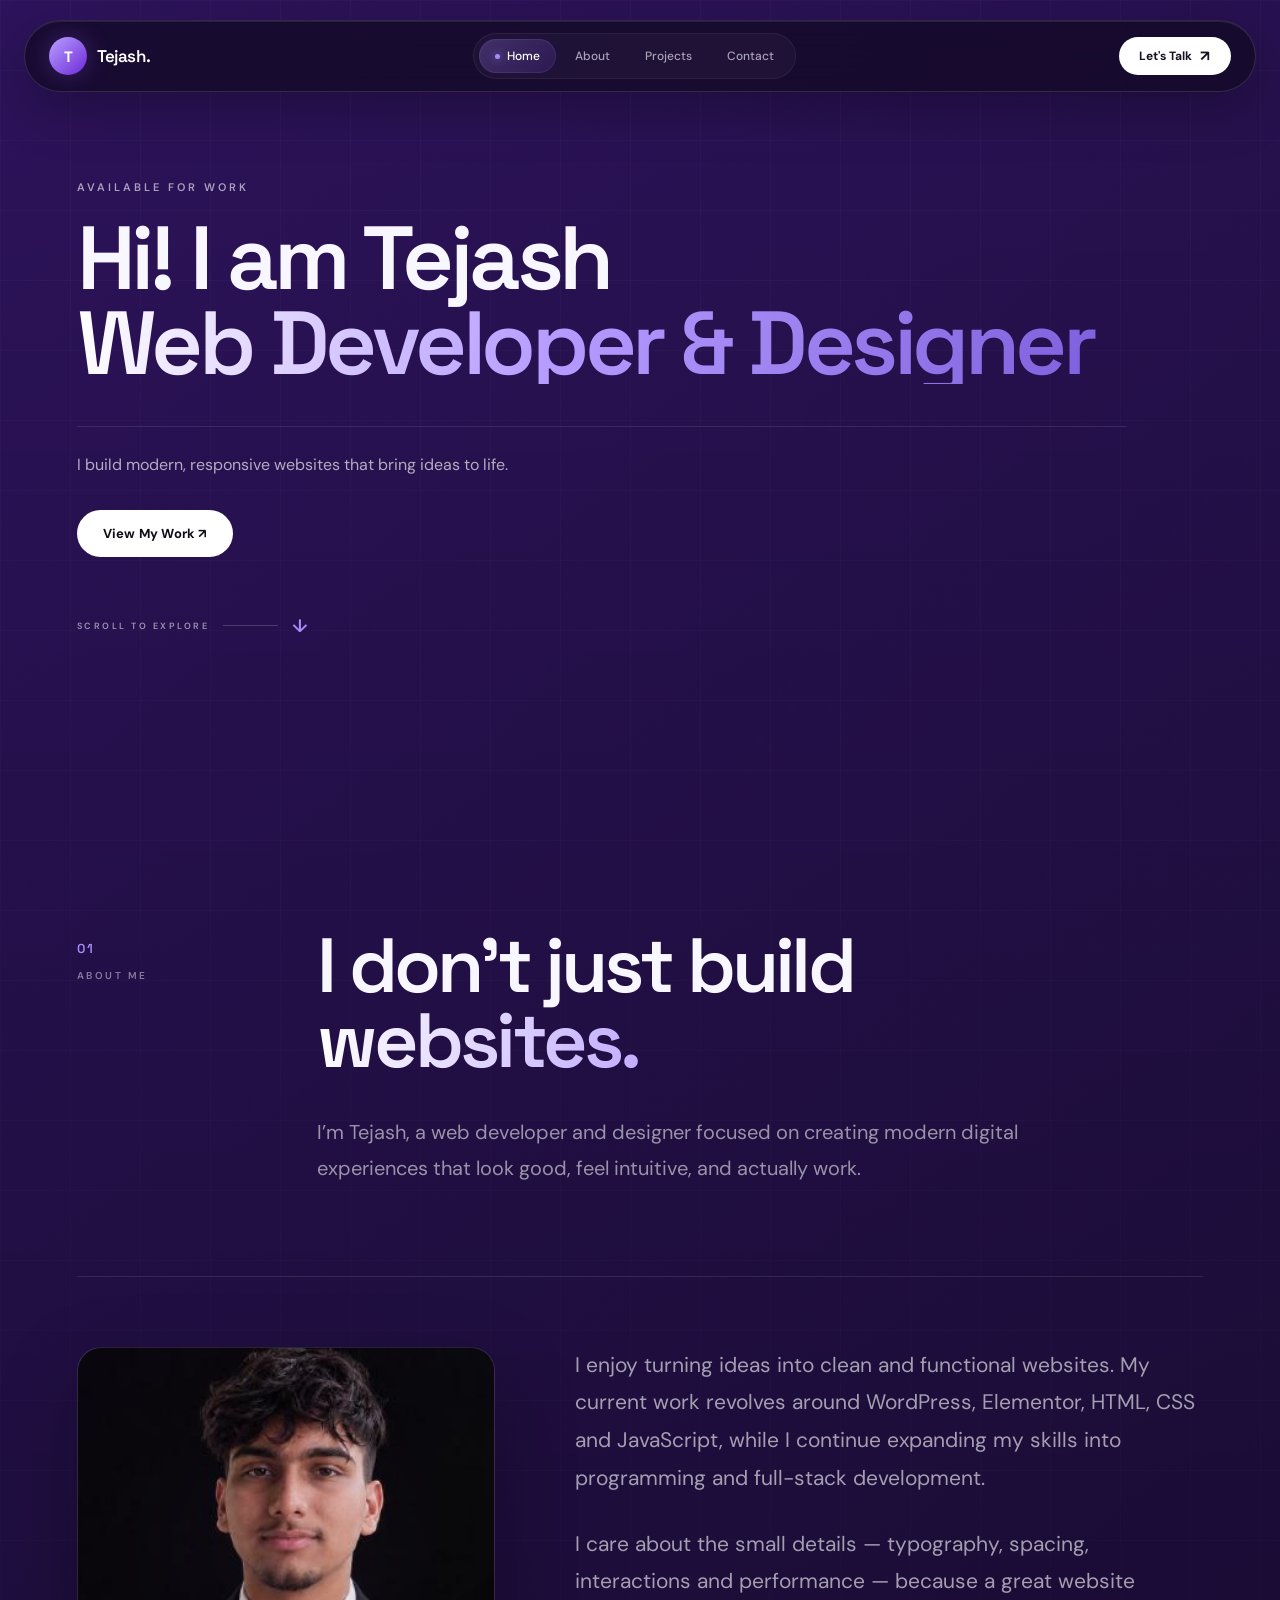
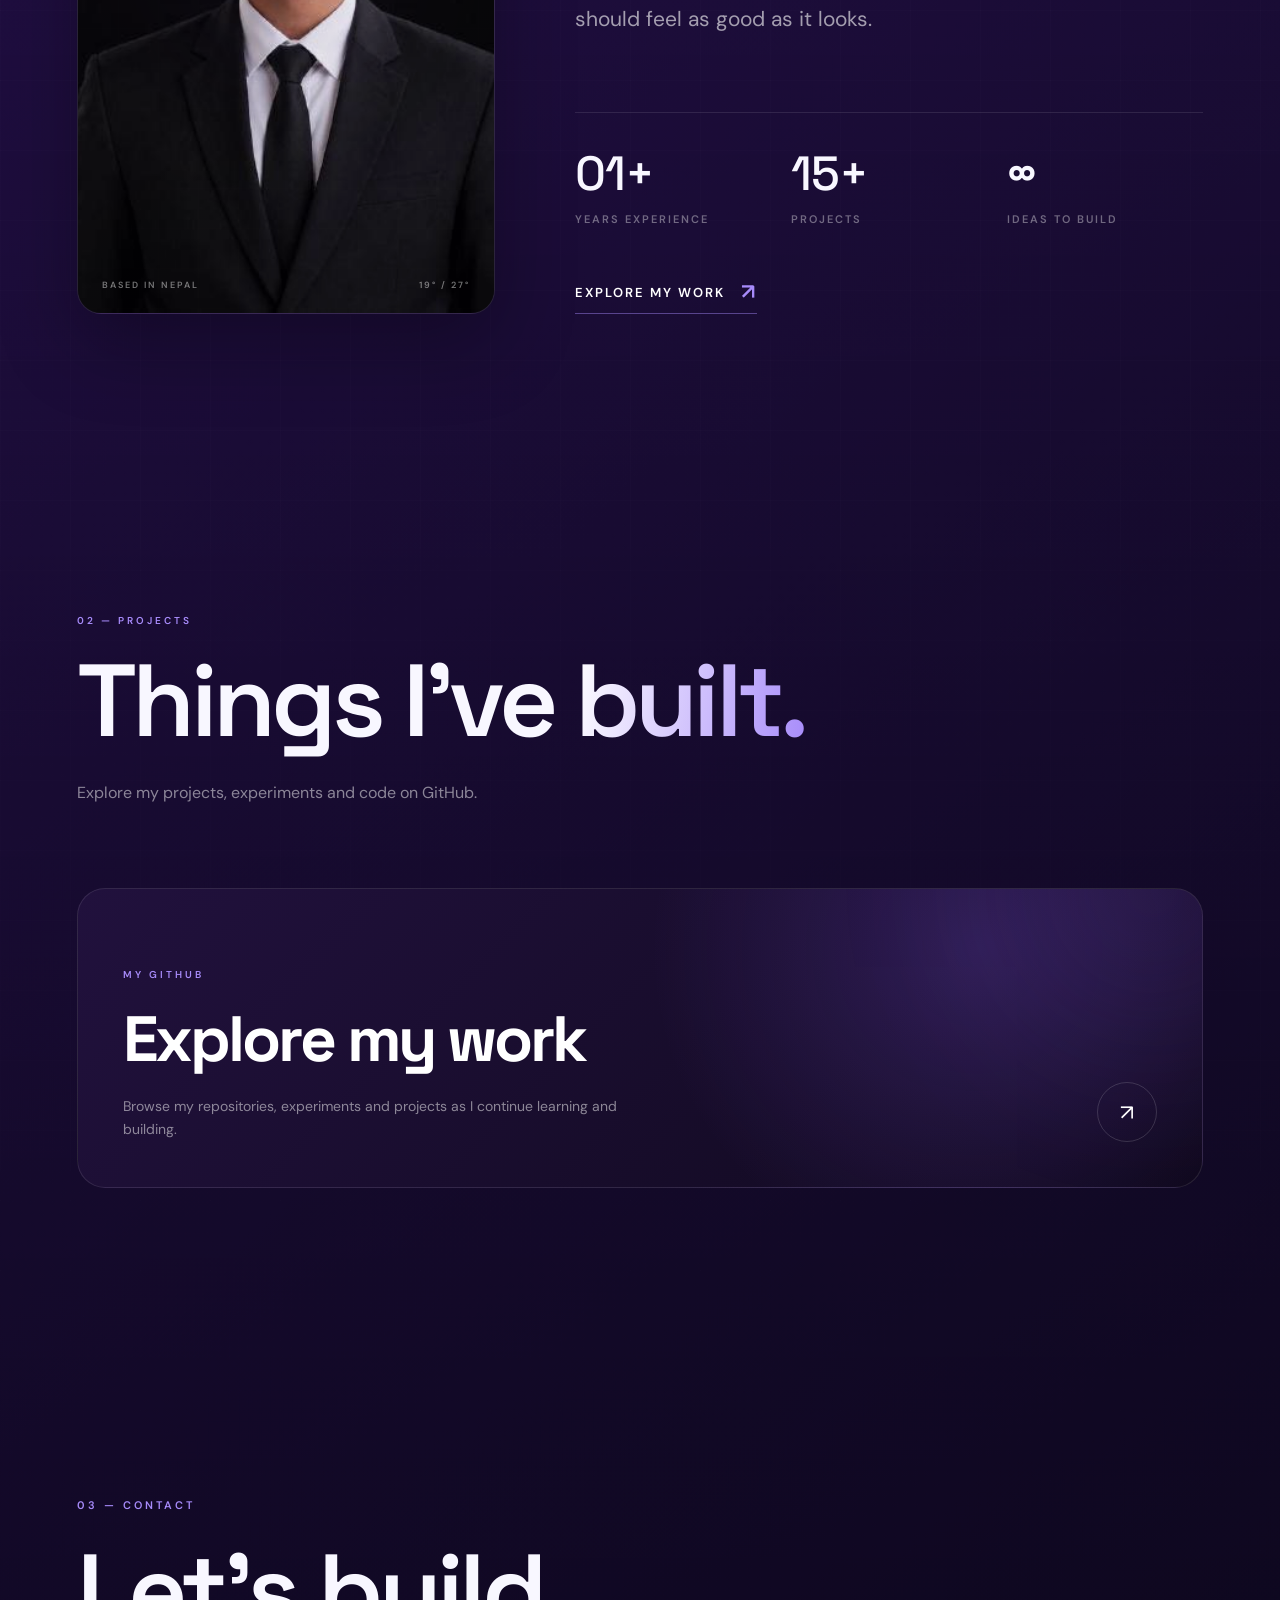
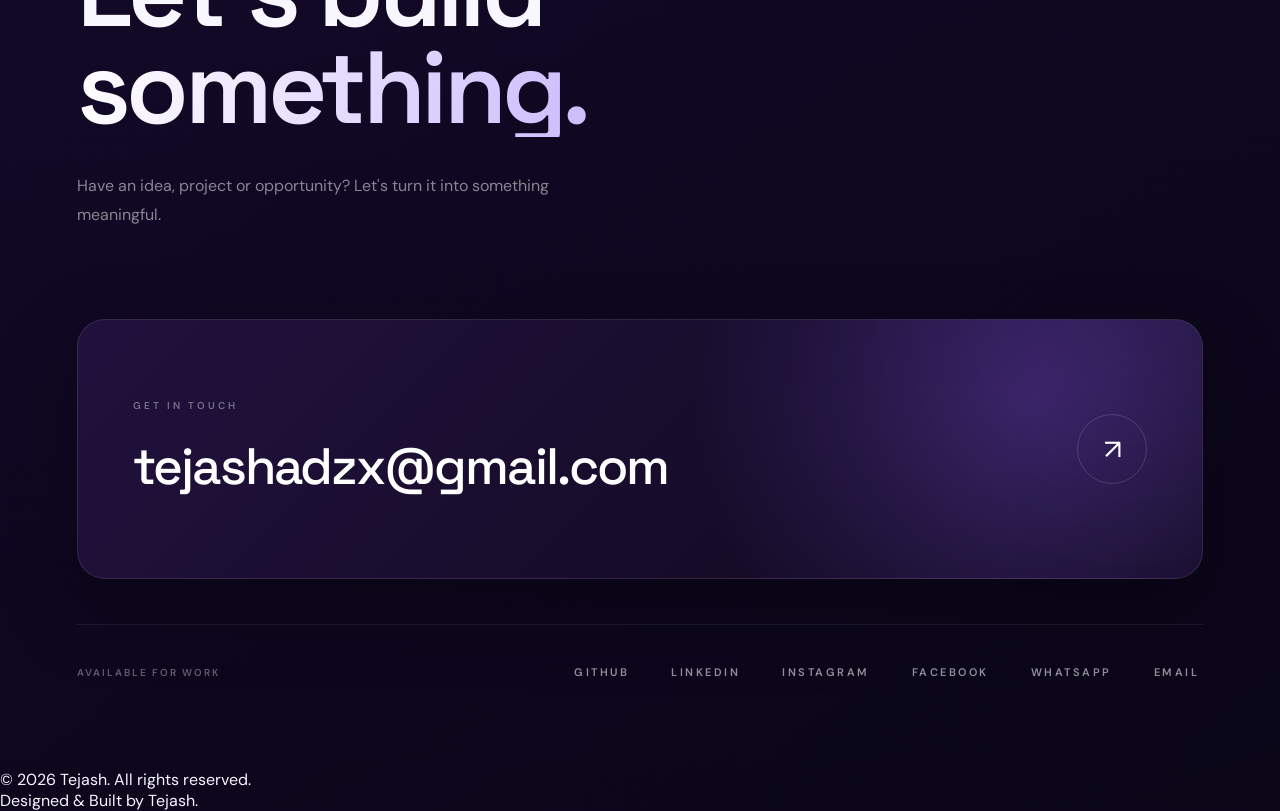
==== commit 022d36d9: "Update index.html" ====
--- a/index.html
+++ b/index.html
@@ -1,270 +1,458 @@
 <!DOCTYPE html>
 <html lang="en">
+
 <head>
     <meta charset="UTF-8">
     <meta name="viewport" content="width=device-width, initial-scale=1.0">
+
     <link rel="stylesheet" href="style.css">
-    <title>Portfolio Website</title>
+
+    <title>Tejash — Web Developer & Designer</title>
 </head>
+
 <body>
-    
+
     <div class="container">
+
+        <!-- =========================================================
+             NAVIGATION
+        ========================================================== -->
+
         <nav>
-    <div class="logo">
-        <span>T</span>
-        Tejash.
+
+            <div class="logo">
+                <span>T</span>
+                Tejash.
+            </div>
+
+            <div class="nav-elements">
+                <ul>
+                    <li>
+                        <a href="#home" class="active">Home</a>
+                    </li>
+
+                    <li>
+                        <a href="#about">About</a>
+                    </li>
+
+                    <li>
+                        <a href="#projects">Projects</a>
+                    </li>
+
+                    <li>
+                        <a href="#contact">Contact</a>
+                    </li>
+                </ul>
+            </div>
+
+            <a href="#contact" class="nav-button">
+                Let's Talk
+                <span>↗</span>
+            </a>
+
+        </nav>
+
+
+        <!-- =========================================================
+             HERO SECTION
+        ========================================================== -->
+
+        <section class="hero-section" id="home">
+
+            <h1>
+                Hi! I am Tejash
+                <span>Web Developer &amp; Designer</span>
+            </h1>
+
+            <hr>
+
+            <p>
+                I build modern, responsive websites that bring ideas to life.
+            </p>
+
+            <a href="#projects" class="hero-button">
+                View My Work
+                <span>↗</span>
+            </a>
+
+
+            <!-- SCROLL INDICATOR -->
+
+            <div class="scroll-explore">
+
+                <span>SCROLL TO EXPLORE</span>
+
+                <div class="scroll-line">
+                    <span></span>
+                </div>
+
+                <div class="scroll-arrow">
+                    ↓
+                </div>
+
+            </div>
+
+        </section>
+
+
+        <!-- =========================================================
+             ABOUT SECTION
+        ========================================================== -->
+
+        <section class="about-section" id="about">
+
+            <!-- ABOUT TOP -->
+
+            <div class="about-top">
+
+                <div class="about-label">
+                    <span>01</span>
+                    <span>ABOUT ME</span>
+                </div>
+
+                <div class="about-intro">
+
+                    <h2>
+                        I don't just build
+                        <span>websites.</span>
+                    </h2>
+
+                    <p>
+                        I’m Tejash, a web developer and designer focused on
+                        creating modern digital experiences that look good,
+                        feel intuitive, and actually work.
+                    </p>
+
+                </div>
+
+            </div>
+
+
+            <!-- ABOUT CONTENT -->
+
+            <div class="about-content">
+
+                <!-- LEFT : IMAGE -->
+
+                <div class="about-image-card">
+
+                    <div class="about-image-placeholder">
+
+                        <img
+                            src="Tejash_Adhikari.jpg"
+                            alt="Tejash - Web Developer and Designer"
+                        >
+
+                    </div>
+
+                    <div class="about-image-footer">
+
+                        <span>BASED IN NEPAL</span>
+
+                        <span>19° / 27°</span>
+
+                    </div>
+
+                </div>
+
+
+                <!-- RIGHT : DETAILS -->
+
+                <div class="about-details">
+
+                    <p class="about-description">
+                        I enjoy turning ideas into clean and functional
+                        websites. My current work revolves around WordPress,
+                        Elementor, HTML, CSS and JavaScript, while I continue
+                        expanding my skills into programming and full-stack
+                        development.
+                    </p>
+
+                    <p class="about-description">
+                        I care about the small details — typography, spacing,
+                        interactions and performance — because a great website
+                        should feel as good as it looks.
+                    </p>
+
+
+                    <!-- STATS -->
+
+                    <div class="about-stats">
+
+                        <div class="about-stat">
+
+                            <strong>01+</strong>
+
+                            <span>
+                                YEARS EXPERIENCE
+                            </span>
+
+                        </div>
+
+
+                        <div class="about-stat">
+
+                            <strong>15+</strong>
+
+                            <span>
+                                PROJECTS
+                            </span>
+
+                        </div>
+
+
+                        <div class="about-stat">
+
+                            <strong>∞</strong>
+
+                            <span>
+                                IDEAS TO BUILD
+                            </span>
+
+                        </div>
+
+                    </div>
+
+
+                    <!-- ABOUT LINK -->
+
+                    <a href="#projects" class="about-link">
+
+                        <span>
+                            EXPLORE MY WORK
+                        </span>
+
+                        <span class="about-link-arrow">
+                            ↗
+                        </span>
+
+                    </a>
+
+                </div>
+
+            </div>
+
+        </section>
+
+
+        <!-- =========================================================
+             PROJECTS SECTION
+        ========================================================== -->
+
+        <section class="projects-section" id="projects">
+
+            <div class="projects-heading">
+
+                <span>
+                    02 — PROJECTS
+                </span>
+
+                <h2>
+                    Things I've
+                    <span>built.</span>
+                </h2>
+
+                <p>
+                    Explore my projects, experiments and code on GitHub.
+                </p>
+
+            </div>
+
+
+            <!-- GITHUB PROJECT CARD -->
+
+            <a
+                href="https://github.com/Tejash100"
+                target="_blank"
+                rel="noopener noreferrer"
+                class="github-project"
+            >
+
+                <div>
+
+                    <span class="github-label">
+                        MY GITHUB
+                    </span>
+
+                    <h3>
+                        Explore my work
+                    </h3>
+
+                    <p>
+                        Browse my repositories, experiments and
+                        projects as I continue learning and building.
+                    </p>
+
+                </div>
+
+                <span class="github-arrow">
+                    ↗
+                </span>
+
+            </a>
+
+        </section>
+
+
+        <!-- =========================================================
+             CONTACT SECTION
+        ========================================================== -->
+
+        <section class="contact-section" id="contact">
+
+
+            <!-- CONTACT HEADING -->
+
+            <div class="contact-heading">
+
+                <span class="contact-label">
+                    03 — CONTACT
+                </span>
+
+                <h2>
+                    Let's build
+                    <span>something.</span>
+                </h2>
+
+                <p>
+                    Have an idea, project or opportunity?
+                    Let's turn it into something meaningful.
+                </p>
+
+            </div>
+
+
+            <!-- CONTACT CARD -->
+
+            <div class="contact-card">
+
+                <div class="contact-card-content">
+
+                    <span class="contact-small">
+                        GET IN TOUCH
+                    </span>
+
+                    <a
+                        href="mailto:tejashadzx@gmail.com"
+                        class="contact-email"
+                    >
+                        tejashadzx@gmail.com
+                    </a>
+
+                </div>
+
+
+                <a
+                    href="mailto:tejashadzx@gmail.com"
+                    class="contact-arrow"
+                    aria-label="Send email"
+                >
+                    ↗
+                </a>
+
+            </div>
+
+
+            <!-- CONTACT BOTTOM -->
+
+            <div class="contact-bottom">
+
+                <span class="availability">
+                    AVAILABLE FOR WORK
+                </span>
+
+
+                <!-- SOCIAL LINKS -->
+
+                <div class="contact-socials">
+
+                    <!-- GITHUB -->
+
+                    <a
+                        href="https://github.com/Tejash100"
+                        target="_blank"
+                        rel="noopener noreferrer"
+                    >
+                        GITHUB
+                    </a>
+
+
+                    <!-- LINKEDIN -->
+
+                    <a
+                        href="https://www.linkedin.com/in/tejash-adhikari-5baa89410/"
+                        target="_blank"
+                        rel="noopener noreferrer"
+                    >
+                        LINKEDIN
+                    </a>
+
+
+                    <!-- INSTAGRAM -->
+
+                    <a
+                        href="https://www.instagram.com/adhikaritejash/"
+                        target="_blank"
+                        rel="noopener noreferrer"
+                    >
+                        INSTAGRAM
+                    </a>
+
+
+                    <!-- FACEBOOK -->
+
+                    <a
+                        href="https://www.facebook.com/tejash.adhikari.56"
+                        target="_blank"
+                        rel="noopener noreferrer"
+                    >
+                        FACEBOOK
+                    </a>
+
+
+                    <!-- WHATSAPP -->
+
+                    <a
+                        href="https://wa.me/9840033790"
+                        target="_blank"
+                        rel="noopener noreferrer"
+                    >
+                        WHATSAPP
+                    </a>
+
+
+                    <!-- EMAIL -->
+
+                    <a href="mailto:tejashadzx@gmail.com">
+                        EMAIL
+                    </a>
+
+                </div>
+
+            </div>
+
+        </section>
+
+
+        <!-- =========================================================
+             FOOTER
+        ========================================================== -->
+
+        <footer class="site-footer">
+
+            <div class="footer-left">
+                © 2026 Tejash. All rights reserved.
+            </div>
+
+            <div class="footer-right">
+                Designed &amp; Built by Tejash.
+            </div>
+
+        </footer>
+
+
     </div>
 
-    <div class="nav-elements">
-        <ul>
-            <li><a href="#home" class="active">Home</a></li>
-            <li><a href="#about">About</a></li>
-            <li><a href="#projects">Projects</a></li>
-            <li><a href="#contact">Contact</a></li>
-        </ul>
-    </div>
-
-    <a href="#contact" class="nav-button">
-        Let's Talk
-        <span>↗</span>
-    </a>
-</nav>
-        <div class="hero-section">
-         
-            <h1>
-    Hi! I am Tejash
-    <span>Web Developer & Designer</span>
-</h1>
-             <a href="#projects" class="hero-button">View My Work</a>
-             <div class="scroll-explore">
-    <span>SCROLL TO EXPLORE</span>
-
-    <div class="scroll-line">
-        <span></span>
-    </div>
-
-    <div class="scroll-arrow">
-        ↓
-    </div>
-</div>
-        </div>
-        <!-- =========================================================
-     ABOUT SECTION
-========================================================= -->
-
-<section class="about-section" id="about">
-
-    <div class="about-top">
-
-        <div class="about-label">
-            <span>01</span>
-            <span>ABOUT ME</span>
-        </div>
-
-        <div class="about-intro">
-            <h2>
-                I don't just build
-                <span>websites.</span>
-            </h2>
-
-            <p>
-                I’m Tejash, a web developer and designer focused on
-                creating modern digital experiences that look good,
-                feel intuitive, and actually work.
-            </p>
-        </div>
-
-    </div>
-
-
-    <div class="about-content">
-
-        <!-- LEFT -->
-        <div class="about-image-card">
-
-            <div class="about-image-placeholder">
-                <img src="Tejash_Adhikari.jpg" alt="">
-            </div>
-
-            <div class="about-image-footer">
-                <span>BASED IN NEPAL</span>
-                <span>19° / 27°</span>
-            </div>
-
-        </div>
-
-
-        <!-- RIGHT -->
-        <div class="about-details">
-
-            <p class="about-description">
-                I enjoy turning ideas into clean and functional
-                websites. My current work revolves around WordPress,
-                Elementor, HTML, CSS and JavaScript, while I continue
-                expanding my skills into programming and full-stack
-                development.
-            </p>
-
-            <p class="about-description">
-                I care about the small details — typography, spacing,
-                interactions and performance — because a great website
-                should feel as good as it looks.
-            </p>
-
-
-            <div class="about-stats">
-
-                <div class="about-stat">
-                    <strong>01+</strong>
-                    <span>YEARS EXPERIENCE</span>
-                </div>
-
-                <div class="about-stat">
-                    <strong>15+</strong>
-                    <span>PROJECTS</span>
-                </div>
-
-                <div class="about-stat">
-                    <strong>∞</strong>
-                    <span>IDEAS TO BUILD</span>
-                </div>
-
-            </div>
-
-
-            <a href="#projects" class="about-link">
-                <span>EXPLORE MY WORK</span>
-                <span class="about-link-arrow">↗</span>
-            </a>
-
-        </div>
-
-    </div>
-
-</section>
-<section class="projects-section" id="projects">
-
-    <div class="projects-heading">
-        <span>02 — PROJECTS</span>
-
-        <h2>
-            Things I've
-            <span>built.</span>
-        </h2>
-
-        <p>
-            Explore my projects, experiments and code on GitHub.
-        </p>
-    </div>
-
-    <a
-        href="https://github.com/Tejash100"
-        target="_blank"
-        rel="noopener noreferrer"
-        class="github-project"
-    >
-        <div>
-            <span class="github-label">MY GITHUB</span>
-            <h3>Explore my work</h3>
-            <p>
-                Browse my repositories, experiments and
-                projects as I continue learning and building.
-            </p>
-        </div>
-
-        <span class="github-arrow">↗</span>
-    </a>
-
-</section>
-<section class="contact-section" id="contact">
-
-    <div class="contact-heading">
-        <span class="contact-label">03 — CONTACT</span>
-
-        <h2>
-            Let's build
-            <span>something.</span>
-        </h2>
-
-        <p>
-            Have an idea, project or opportunity?
-            Let's turn it into something meaningful.
-        </p>
-    </div>
-
-    <div class="contact-card">
-
-        <div class="contact-card-content">
-            <span class="contact-small">GET IN TOUCH</span>
-
-            <a href="mailto:tejashadzx@gmail.com" class="contact-email">
-                tejashadzx@gmail.com
-            </a>
-        </div>
-
-        <a href="mailto:tejashadzx@gmail.com" class="contact-arrow">
-            ↗
-        </a>
-
-    </div>
-
-    <div class="contact-bottom">
-
-        <span class="availability">
-            AVAILABLE FOR WORK
-        </span>
-
-        <div class="contact-socials">
-
-            <a href="https://github.com/Tejash100"
-               target="_blank"
-               rel="noopener noreferrer">
-                GITHUB
-            </a>
-
-            <a href="https://www.linkedin.com/in/tejash-adhikari-5baa89410/"
-               target="_blank"
-               rel="noopener noreferrer">
-                LINKEDIN
-            </a>
-
-            <a href="https://www.instagram.com/adhikaritejash/"
-               target="_blank"
-               rel="noopener noreferrer">
-                INSTAGRAM
-            </a>
-
-            <a href="https://www.facebook.com/tejash.adhikari.56"
-               target="_blank"
-               rel="noopener noreferrer">
-                FACEBOOK
-            </a>
-
-            <a href="https://wa.me/9840033790"
-               target="_blank"
-               rel="noopener noreferrer">
-                WHATSAPP
-            </a>
-
-            <a href="mailto:tejashadzx@gmail.com">
-                EMAIL
-            </a>
-
-        </div>
-
-    </div>
-
-</section>
-
-<footer class="site-footer">
-    <div class="footer-left">
-        © 2026 Tejash. All rights reserved.
-    </div>
-
-    <div class="footer-right">
-        Designed & Built by Tejash.
-    </div>
-</footer>
-    </div>
 </body>
+
 </html>
